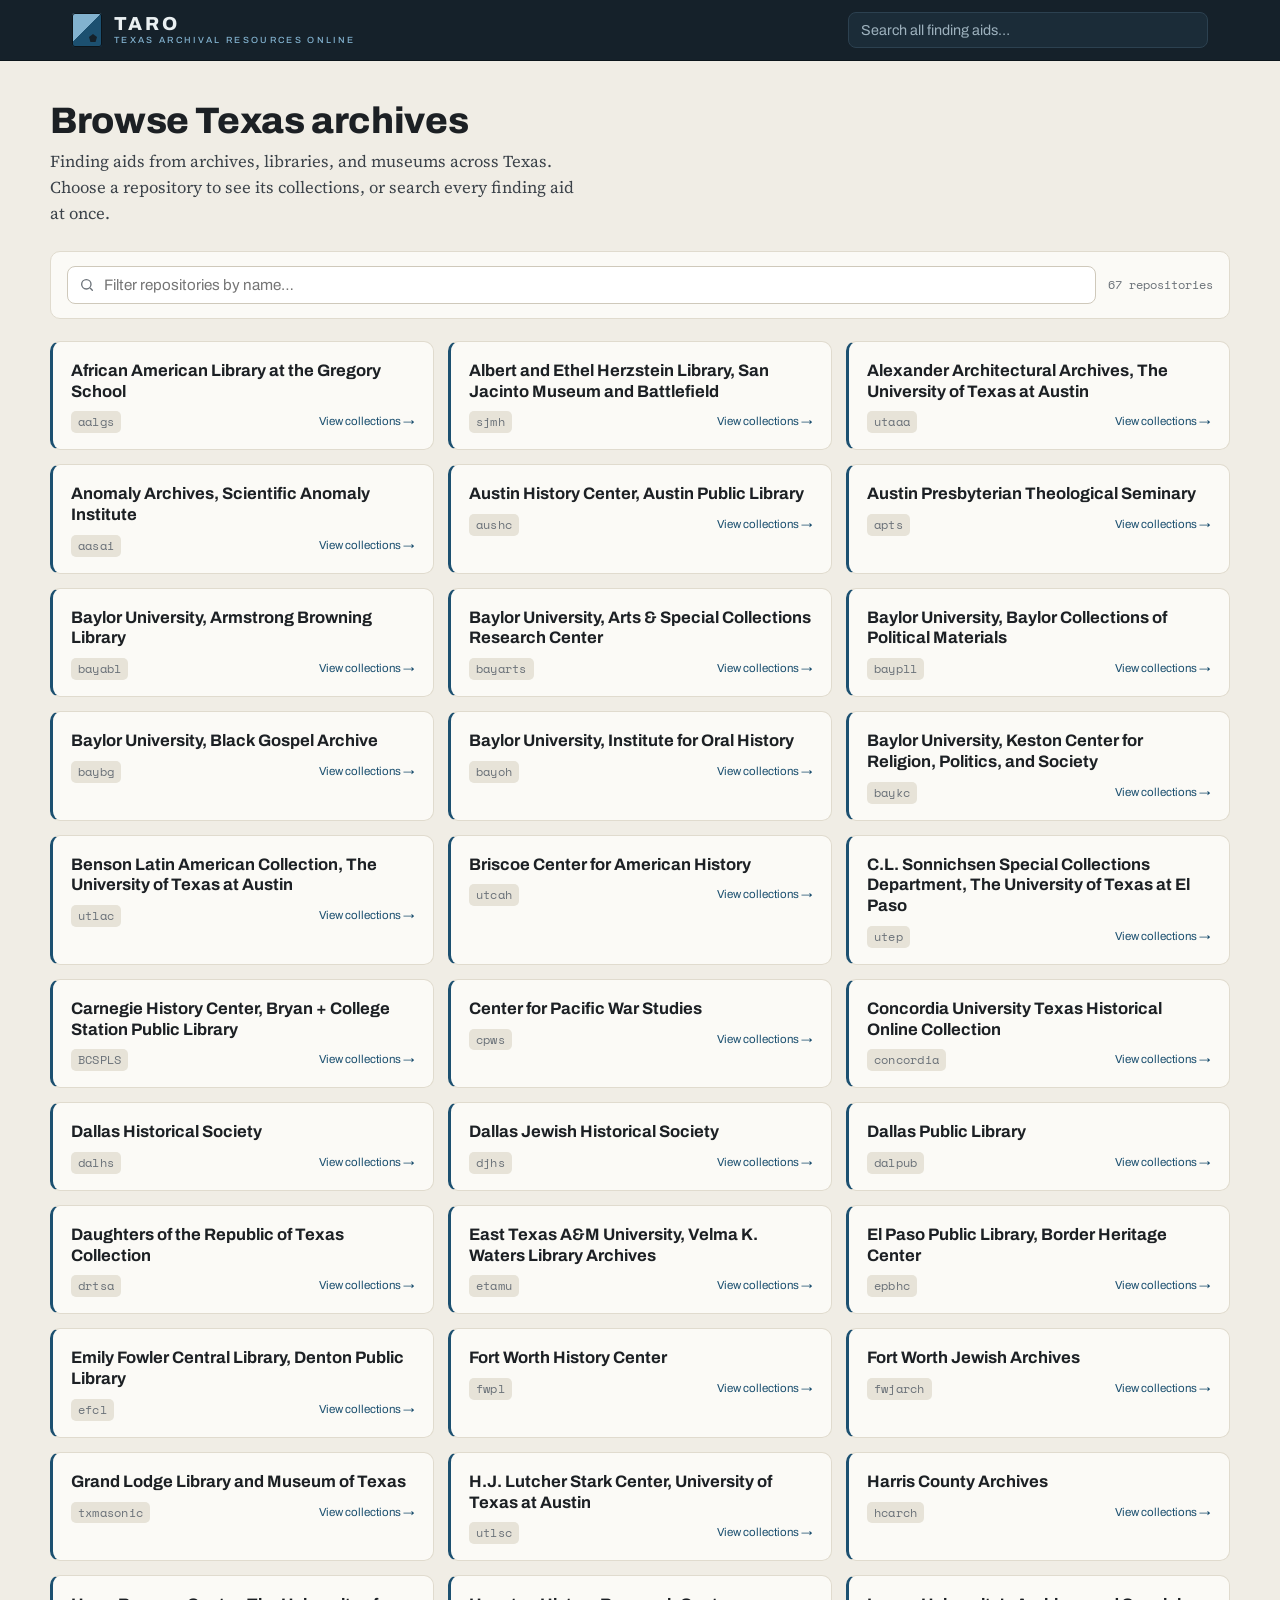
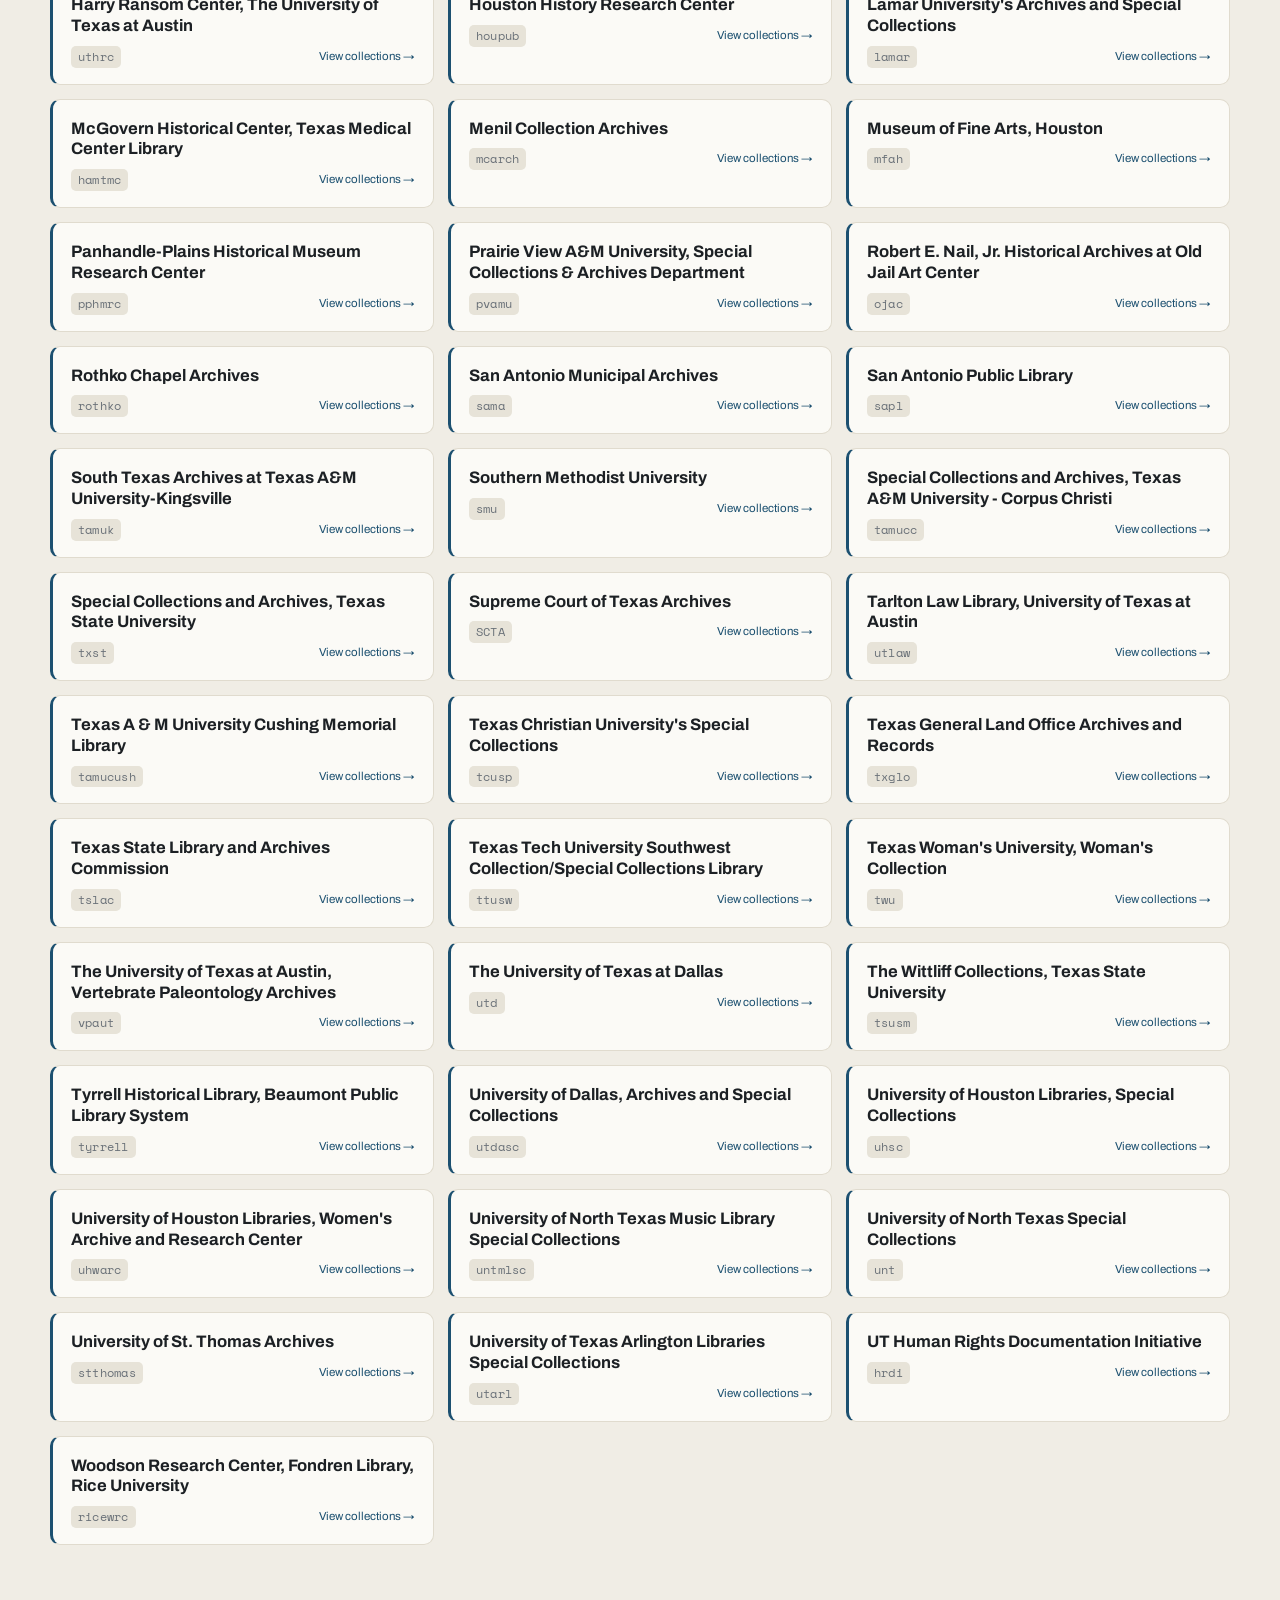
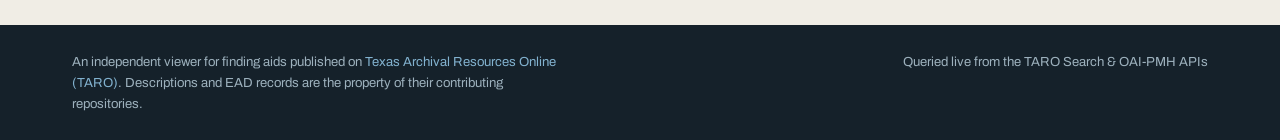
==== index.html @ 9678cdc8 "Add files via upload" ====
<!doctype html>
<html lang="en">
<head>
<meta charset="utf-8" />
<meta name="viewport" content="width=device-width, initial-scale=1" />
<meta name="theme-color" content="#15212A" />
<title>TARO Finding Aids — Repositories</title>
<meta name="description" content="Browse archival repositories and finding aids published on Texas Archival Resources Online (TARO)." />
<link rel="preconnect" href="https://fonts.googleapis.com" />
<link rel="preconnect" href="https://fonts.gstatic.com" crossorigin />
<link href="https://fonts.googleapis.com/css2?family=Archivo:wght@500;700;800&family=Source+Serif+4:ital,opsz,wght@0,8..60,400;0,8..60,600;1,8..60,400&family=Space+Mono:wght@400;700&display=swap" rel="stylesheet" />
<link rel="stylesheet" href="assets/taro.css" />
</head>
<body>
<header class="masthead" data-masthead></header>

<main class="wrap page">
  <div class="pagehead">
    <h1>Browse Texas archives</h1>
    <p class="lede">Finding aids from archives, libraries, and museums across Texas. Choose a repository to see its collections, or search every finding aid at once.</p>
  </div>

  <div class="toolbar">
    <div class="find">
      <svg viewBox="0 0 24 24" fill="none" aria-hidden="true"><circle cx="11" cy="11" r="7" stroke="currentColor" stroke-width="2"/><path d="m20 20-3-3" stroke="currentColor" stroke-width="2" stroke-linecap="round"/></svg>
      <input id="filter" type="search" placeholder="Filter repositories by name…" aria-label="Filter repositories by name" autocomplete="off" />
    </div>
    <span class="ctrl-count" id="repoCount"></span>
  </div>

  <div id="grid" class="grid" aria-live="polite"></div>
  <div id="empty" class="state" hidden><h2>No repositories match that filter</h2><p>Try a different word, or clear the filter.</p></div>
</main>

<footer class="site-foot" data-footer></footer>

<script type="module">
import { loadRepositories, repoHref, esc, debounce, mountMasthead, mountFooter } from "./assets/site.js";

mountMasthead();
mountFooter();

const grid = document.getElementById("grid");
const empty = document.getElementById("empty");
const countEl = document.getElementById("repoCount");
const filter = document.getElementById("filter");
let repos = [];

function card(r){
  return `<a class="repo-card" href="${repoHref(r.slug)}">
    <div class="rname">${esc(r.name)}</div>
    <div class="rmeta"><span class="slug">${esc(r.slug)}</span><span class="arrow" aria-hidden="true">View collections →</span></div>
  </a>`;
}

function render(list){
  grid.innerHTML = list.map(card).join("");
  empty.hidden = list.length > 0;
  countEl.textContent = list.length === repos.length
    ? `${repos.length} repositories`
    : `${list.length} of ${repos.length}`;
}

const applyFilter = debounce(() => {
  const q = filter.value.trim().toLowerCase();
  render(q ? repos.filter(r => r.name.toLowerCase().includes(q) || r.slug.toLowerCase().includes(q)) : repos);
}, 120);
filter.addEventListener("input", applyFilter);

(async () => {
  grid.innerHTML = `<div class="state"><div class="spinner"></div>Loading repositories…</div>`;
  try {
    const { repositories } = await loadRepositories();
    repos = repositories;
    render(repos);
  } catch (e) {
    grid.innerHTML = "";
    empty.hidden = true;
    grid.insertAdjacentHTML("beforeend",
      `<div class="state error"><h2>Couldn’t load the repository list</h2><p>${esc(String(e.message||e))}</p></div>`);
  }
})();
</script>
</body>
</html>
---- assets/taro.css ----
/* ============================================================
   TARO finding-aid viewer — shared styles
   Identity: architectural drafting register / ink-and-ledger.
   Used by index.html (directory) and repository.html (aid list).
   aid.html carries its own viewer styles but reuses these tokens.
   ============================================================ */

:root{
  /* ground + chrome */
  --paper:#F0EDE5;        /* warm drafting paper */
  --paper-2:#E7E3D8;      /* slightly deeper panel */
  --paper-3:#FBFAF6;      /* card face */
  --chrome:#15212A;       /* deep ink-navy masthead/footer */
  --chrome-2:#1B2C38;

  /* ink scale */
  --ink:#1C2024;
  --ink-2:#3C434A;
  --ink-3:#6A7178;
  --ink-on-dark:#EAF0F2;
  --ink-on-dark-2:#9DB1BD;

  /* accent: prussian / architectural blue */
  --accent:#1C5070;
  --accent-2:#16435E;
  --accent-bright:#82B2CF; /* for use on dark */
  --mark:#F3DA9F;          /* search highlight */
  --mark-line:#D9B25E;

  /* lines */
  --rule:#CFC9BB;
  --rule-soft:#E0DBCE;

  /* type */
  --sans:"Archivo","Helvetica Neue",Arial,sans-serif;
  --serif:"Source Serif 4",Georgia,"Times New Roman",serif;
  --mono:"Space Mono",ui-monospace,"SF Mono",Menlo,Consolas,monospace;

  --maxw:1180px;
  --r:10px;
  --mh:64px; /* masthead height; refined at runtime */
}

*{box-sizing:border-box}
html{-webkit-text-size-adjust:100%}
body{
  margin:0; background:var(--paper); color:var(--ink);
  font-family:var(--serif); font-size:17px; line-height:1.55;
  -webkit-font-smoothing:antialiased; text-rendering:optimizeLegibility;
}
a{color:var(--accent); text-decoration:none}
a:hover{text-decoration:underline}
img{max-width:100%}
:focus-visible{outline:2px solid var(--accent); outline-offset:2px; border-radius:3px}
.sr{position:absolute; width:1px; height:1px; padding:0; margin:-1px; overflow:hidden; clip:rect(0 0 0 0); border:0}

/* -------- masthead -------- */
.masthead{
  position:sticky; top:0; z-index:50; background:var(--chrome);
  color:var(--ink-on-dark); border-bottom:1px solid #0c151b;
}
.masthead .bar{
  max-width:var(--maxw); margin:0 auto; padding:12px 22px;
  display:flex; align-items:center; gap:18px;
}
.brand{display:flex; align-items:center; gap:12px; color:var(--ink-on-dark); flex:0 0 auto}
.brand:hover{text-decoration:none}
.brand .mark{
  width:30px; height:34px; flex:0 0 auto; position:relative;
  background:
    linear-gradient(135deg,var(--accent-bright) 0 46%, transparent 46%),
    linear-gradient(var(--accent) 0 0);
  border-radius:3px; box-shadow:inset 0 0 0 1px #0c151b;
}
.brand .mark::after{
  content:""; position:absolute; right:5px; bottom:5px; width:8px; height:8px;
  background:var(--chrome); clip-path:polygon(50% 0,100% 38%,82% 100%,18% 100%,0 38%);
}
.brand .wordmark{display:flex; flex-direction:column; line-height:1}
.brand .wordmark b{font-family:var(--sans); font-weight:800; letter-spacing:.16em; font-size:1.18rem}
.brand .wordmark span{font-family:var(--sans); font-weight:500; letter-spacing:.26em; font-size:.56rem; color:var(--accent-bright); margin-top:3px; text-transform:uppercase}
.masthead .spacer{flex:1 1 auto}
.masthead .top-search{flex:0 1 360px; display:flex; align-items:center; gap:8px}
.masthead .top-search input{
  width:100%; font-family:var(--sans); font-size:.9rem; color:var(--ink-on-dark);
  background:var(--chrome-2); border:1px solid #2c4150; border-radius:8px;
  padding:9px 12px;
}
.masthead .top-search input::placeholder{color:var(--ink-on-dark-2)}
.masthead .top-search input:focus{border-color:var(--accent-bright); outline:none}

/* -------- generic layout -------- */
.wrap{max-width:var(--maxw); margin:0 auto; padding:0 22px}
.page{padding:34px 0 80px}
.crumbs{
  font-family:var(--sans); font-size:.82rem; color:var(--ink-3);
  display:flex; flex-wrap:wrap; gap:8px; align-items:center; margin-bottom:18px;
}
.crumbs a{color:var(--ink-2)}
.crumbs .sep{color:var(--rule)}

.pagehead{margin:6px 0 24px}
.pagehead h1{
  font-family:var(--sans); font-weight:800; letter-spacing:-.01em;
  font-size:clamp(1.6rem,3.4vw,2.3rem); line-height:1.1; margin:0 0 8px; color:var(--ink);
}
.pagehead p.lede{margin:0; color:var(--ink-2); max-width:60ch; font-size:1.04rem}
.pagehead .count{font-family:var(--mono); font-size:.8rem; color:var(--ink-3)}

/* -------- toolbar (search + sort) -------- */
.toolbar{
  display:flex; flex-wrap:wrap; gap:12px; align-items:center;
  margin:0 0 22px; padding:14px 16px; background:var(--paper-3);
  border:1px solid var(--rule-soft); border-radius:var(--r);
}
.toolbar .find{flex:1 1 320px; position:relative; display:flex; align-items:center}
.toolbar .find svg{position:absolute; left:12px; width:16px; height:16px; color:var(--ink-3)}
.toolbar .find input{
  width:100%; font-family:var(--sans); font-size:.95rem; color:var(--ink);
  padding:10px 12px 10px 36px; background:#fff; border:1px solid var(--rule);
  border-radius:8px;
}
.toolbar .find input:focus{border-color:var(--accent); outline:none}
.toolbar label{font-family:var(--sans); font-size:.82rem; color:var(--ink-3); display:flex; gap:8px; align-items:center}
.toolbar select{
  font-family:var(--sans); font-size:.88rem; color:var(--ink); padding:8px 10px;
  background:#fff; border:1px solid var(--rule); border-radius:8px;
}
.toolbar .ctrl-count{font-family:var(--mono); font-size:.76rem; color:var(--ink-3); margin-left:auto}

/* -------- repository directory grid -------- */
.grid{
  display:grid; gap:14px;
  grid-template-columns:repeat(auto-fill,minmax(300px,1fr));
}
.repo-card{
  display:block; background:var(--paper-3); border:1px solid var(--rule-soft);
  border-left:3px solid var(--accent); border-radius:var(--r);
  padding:18px 18px 16px; color:var(--ink); transition:border-color .12s, transform .12s, box-shadow .12s;
}
.repo-card:hover{
  text-decoration:none; border-color:var(--rule); border-left-color:var(--accent-2);
  transform:translateY(-1px); box-shadow:0 6px 18px -12px rgba(21,33,42,.5);
}
.repo-card .rname{font-family:var(--sans); font-weight:700; font-size:1.04rem; line-height:1.25; color:var(--ink)}
.repo-card .rmeta{
  margin-top:10px; display:flex; align-items:center; gap:10px;
  font-family:var(--mono); font-size:.72rem; color:var(--ink-3);
}
.repo-card .slug{background:var(--paper-2); padding:2px 7px; border-radius:5px; letter-spacing:.02em}
.repo-card .arrow{margin-left:auto; color:var(--accent); font-family:var(--sans)}

/* -------- finding-aid list -------- */
.aid-list{display:flex; flex-direction:column; gap:0; border-top:1px solid var(--rule-soft)}
.aid-row{
  display:grid; grid-template-columns:1fr auto; gap:6px 22px; align-items:start;
  padding:18px 4px; border-bottom:1px solid var(--rule-soft);
}
.aid-row:hover{background:var(--paper-3)}
.aid-row .atitle{
  font-family:var(--serif); font-weight:600; font-size:1.12rem; line-height:1.25; margin:0;
}
.aid-row .atitle a{color:var(--ink)}
.aid-row .aabs{margin:6px 0 0; color:var(--ink-2); font-size:.96rem; max-width:78ch;
  display:-webkit-box; -webkit-line-clamp:2; -webkit-box-orient:vertical; overflow:hidden}
.aid-row .ameta{
  margin-top:9px; display:flex; flex-wrap:wrap; gap:7px 10px;
  font-family:var(--mono); font-size:.72rem; color:var(--ink-3); align-items:center;
}
.aid-row .ameta .dates{color:var(--ink-2)}
.aid-row .ameta .pill{background:var(--paper-2); padding:2px 7px; border-radius:5px}
.aid-row .ameta .pill.digi{background:#e7f0e9; color:#2c6b43}
.aid-row .go{
  grid-row:1 / span 3; align-self:center; font-family:var(--sans); font-size:.84rem;
  white-space:nowrap; color:var(--accent); font-weight:600;
}
mark{background:var(--mark); color:inherit; padding:0 .06em; border-radius:2px; box-shadow:inset 0 -1px 0 var(--mark-line)}

/* -------- states -------- */
.state{
  padding:46px 22px; text-align:center; color:var(--ink-2);
  background:var(--paper-3); border:1px dashed var(--rule); border-radius:var(--r);
}
.state h2{font-family:var(--sans); font-weight:700; color:var(--ink); margin:0 0 8px; font-size:1.1rem}
.state.error{border-color:var(--mark-line); background:#fbf4e3}
.spinner{
  width:26px; height:26px; border-radius:50%; margin:0 auto 14px;
  border:3px solid var(--rule); border-top-color:var(--accent); animation:spin .8s linear infinite;
}
@keyframes spin{to{transform:rotate(360deg)}}
.skeleton{height:14px; border-radius:4px; background:linear-gradient(90deg,var(--paper-2),var(--paper-3),var(--paper-2)); background-size:200% 100%; animation:sk 1.2s ease-in-out infinite}
@keyframes sk{to{background-position:-200% 0}}

/* -------- footer -------- */
.site-foot{
  background:var(--chrome); color:var(--ink-on-dark-2);
  font-family:var(--sans); font-size:.82rem; line-height:1.6;
}
.site-foot .wrap{padding:26px 22px; display:flex; flex-wrap:wrap; gap:18px; justify-content:space-between}
.site-foot a{color:var(--accent-bright)}
.site-foot .disclaimer{max-width:62ch}

@media (max-width:720px){
  body{font-size:16px}
  .masthead .top-search{display:none}
  .aid-row{grid-template-columns:1fr}
  .aid-row .go{grid-row:auto; justify-self:start; margin-top:6px}
}
@media (prefers-reduced-motion:reduce){
  *{animation-duration:.001ms !important; transition-duration:.001ms !important}
}
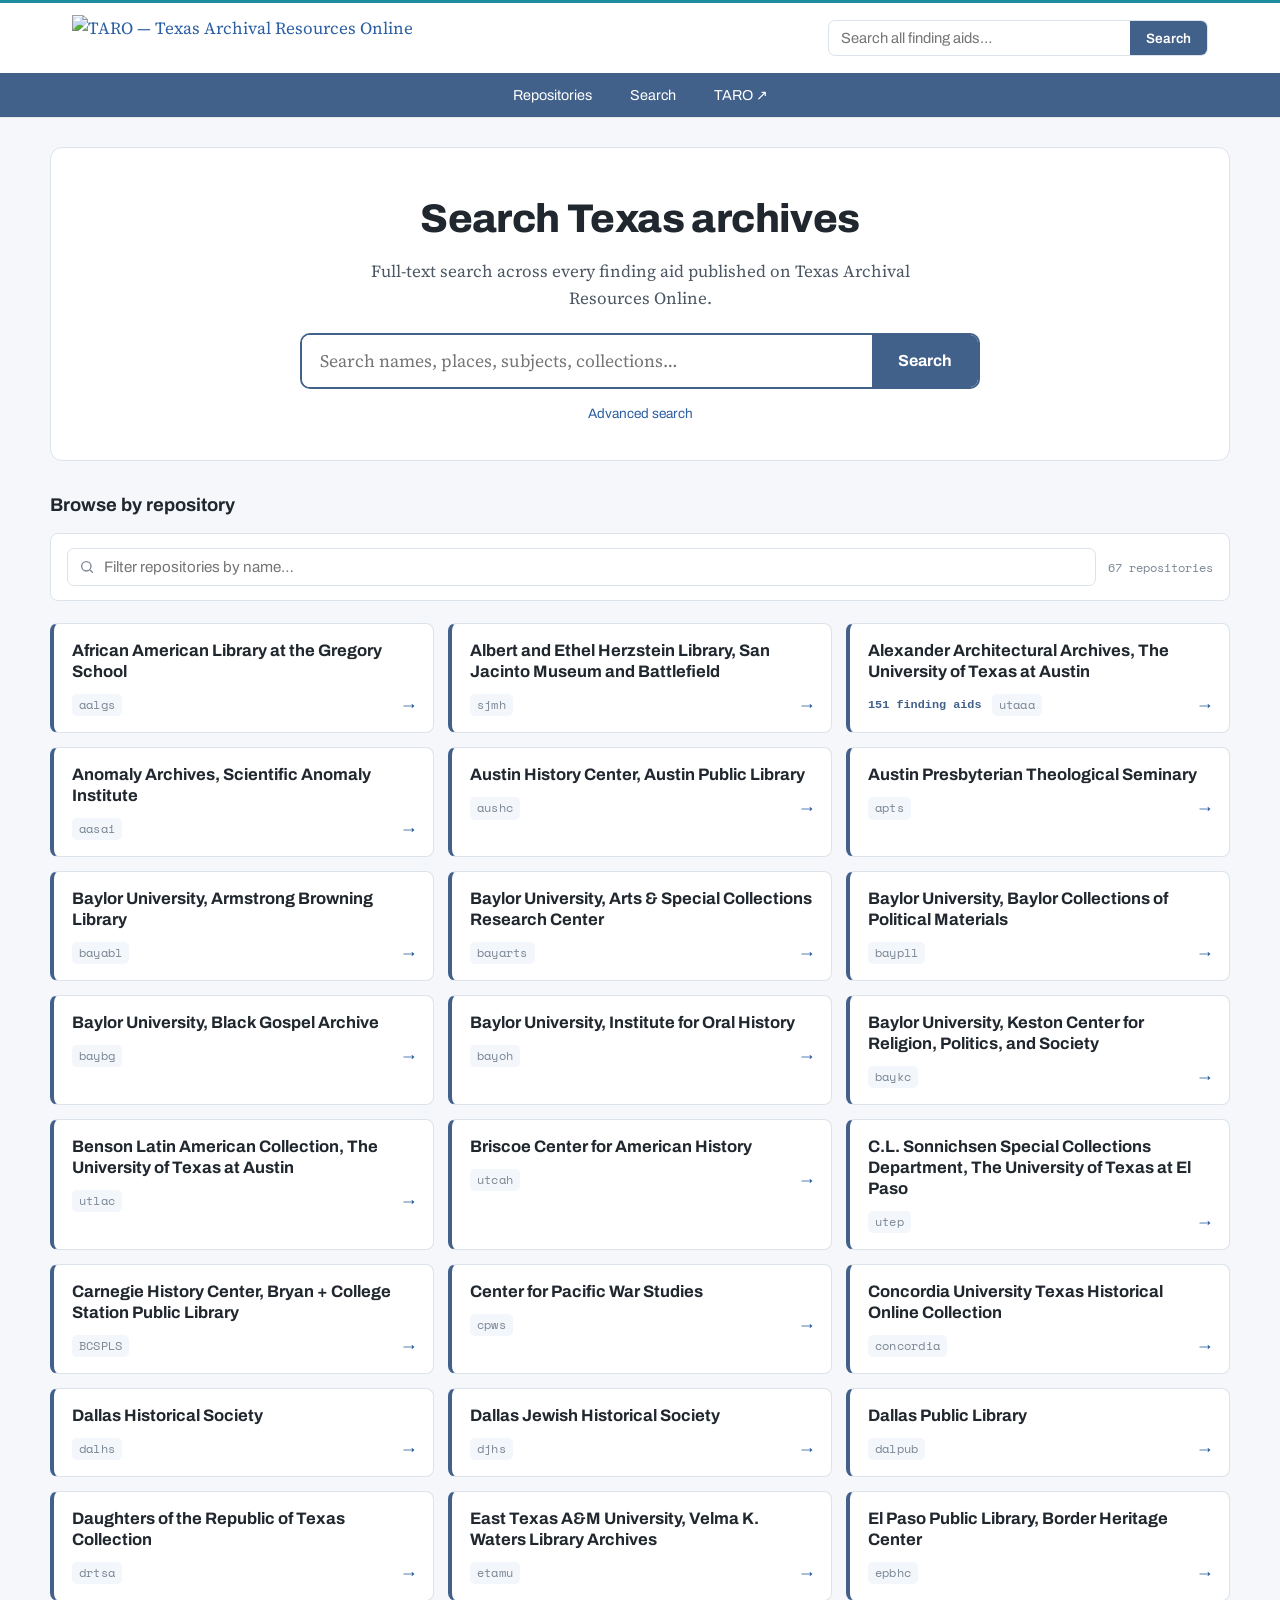
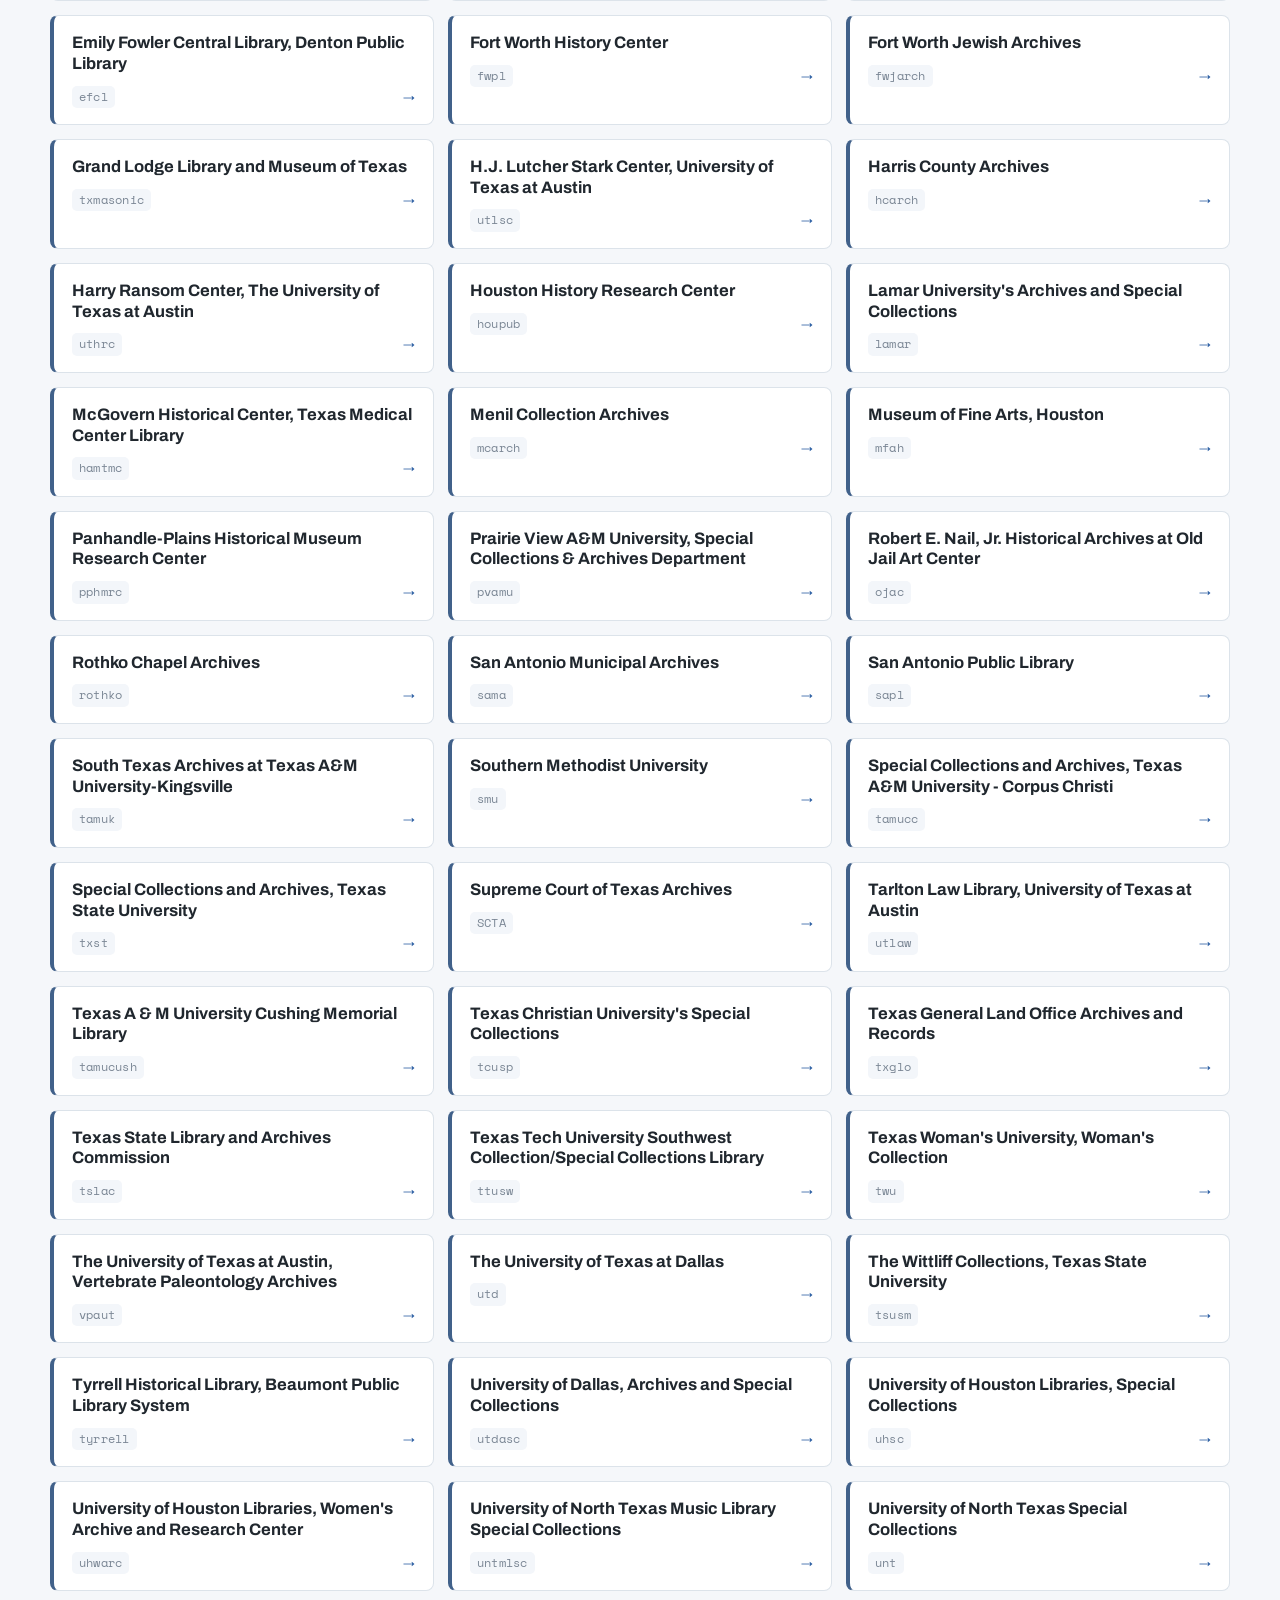
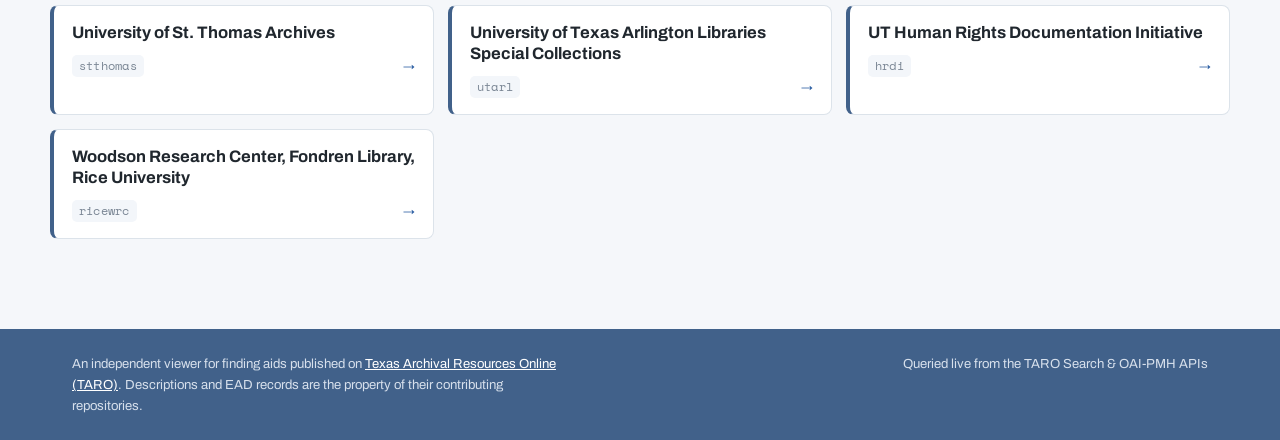
==== commit 2854cc18: "Add files via upload" ====
--- a/index.html
+++ b/index.html
@@ -3,9 +3,9 @@
 <head>
 <meta charset="utf-8" />
 <meta name="viewport" content="width=device-width, initial-scale=1" />
-<meta name="theme-color" content="#15212A" />
-<title>TARO Finding Aids — Repositories</title>
-<meta name="description" content="Browse archival repositories and finding aids published on Texas Archival Resources Online (TARO)." />
+<meta name="theme-color" content="#41618A" />
+<title>TARO Finding Aids — Browse Texas Archives</title>
+<meta name="description" content="Search and browse archival finding aids from repositories across Texas, via Texas Archival Resources Online (TARO)." />
 <link rel="preconnect" href="https://fonts.googleapis.com" />
 <link rel="preconnect" href="https://fonts.gstatic.com" crossorigin />
 <link href="https://fonts.googleapis.com/css2?family=Archivo:wght@500;700;800&family=Source+Serif+4:ital,opsz,wght@0,8..60,400;0,8..60,600;1,8..60,400&family=Space+Mono:wght@400;700&display=swap" rel="stylesheet" />
@@ -15,15 +15,21 @@
 <header class="masthead" data-masthead></header>
 
 <main class="wrap page">
-  <div class="pagehead">
-    <h1>Browse Texas archives</h1>
-    <p class="lede">Finding aids from archives, libraries, and museums across Texas. Choose a repository to see its collections, or search every finding aid at once.</p>
-  </div>
+  <section class="hero">
+    <h1>Search Texas archives</h1>
+    <p>Full-text search across every finding aid published on Texas Archival Resources Online.</p>
+    <form class="hero-search" role="search" id="heroForm">
+      <input id="heroQ" type="search" placeholder="Search names, places, subjects, collections&#8230;" aria-label="Search all finding aids" autocomplete="off" />
+      <button type="submit">Search</button>
+    </form>
+    <p class="hint"><a href="search.html">Advanced search</a></p>
+  </section>
 
+  <h2 class="section-label">Browse by repository</h2>
   <div class="toolbar">
     <div class="find">
       <svg viewBox="0 0 24 24" fill="none" aria-hidden="true"><circle cx="11" cy="11" r="7" stroke="currentColor" stroke-width="2"/><path d="m20 20-3-3" stroke="currentColor" stroke-width="2" stroke-linecap="round"/></svg>
-      <input id="filter" type="search" placeholder="Filter repositories by name…" aria-label="Filter repositories by name" autocomplete="off" />
+      <input id="filter" type="search" placeholder="Filter repositories by name&#8230;" aria-label="Filter repositories by name" autocomplete="off" />
     </div>
     <span class="ctrl-count" id="repoCount"></span>
   </div>
@@ -40,6 +46,13 @@
 mountMasthead();
 mountFooter();
 
+// hero search -> global search page
+document.getElementById("heroForm").addEventListener("submit", (e) => {
+  e.preventDefault();
+  const q = document.getElementById("heroQ").value.trim();
+  if (q) location.href = `search.html?q=${encodeURIComponent(q)}`;
+});
+
 const grid = document.getElementById("grid");
 const empty = document.getElementById("empty");
 const countEl = document.getElementById("repoCount");
@@ -47,28 +60,28 @@
 let repos = [];
 
 function card(r){
+  const meta = Number.isFinite(r.count)
+    ? `<span class="rcount">${r.count.toLocaleString()} finding aid${r.count===1?"":"s"}</span><span class="slug">${esc(r.slug)}</span>`
+    : `<span class="slug">${esc(r.slug)}</span>`;
   return `<a class="repo-card" href="${repoHref(r.slug)}">
     <div class="rname">${esc(r.name)}</div>
-    <div class="rmeta"><span class="slug">${esc(r.slug)}</span><span class="arrow" aria-hidden="true">View collections →</span></div>
+    <div class="rmeta">${meta}<span class="arrow" aria-hidden="true">&#8594;</span></div>
   </a>`;
 }
 
 function render(list){
   grid.innerHTML = list.map(card).join("");
   empty.hidden = list.length > 0;
-  countEl.textContent = list.length === repos.length
-    ? `${repos.length} repositories`
-    : `${list.length} of ${repos.length}`;
+  countEl.textContent = list.length === repos.length ? `${repos.length} repositories` : `${list.length} of ${repos.length}`;
 }
 
-const applyFilter = debounce(() => {
+filter.addEventListener("input", debounce(() => {
   const q = filter.value.trim().toLowerCase();
   render(q ? repos.filter(r => r.name.toLowerCase().includes(q) || r.slug.toLowerCase().includes(q)) : repos);
-}, 120);
-filter.addEventListener("input", applyFilter);
+}, 120));
 
 (async () => {
-  grid.innerHTML = `<div class="state"><div class="spinner"></div>Loading repositories…</div>`;
+  grid.innerHTML = `<div class="state"><div class="spinner"></div>Loading repositories&#8230;</div>`;
   try {
     const { repositories } = await loadRepositories();
     repos = repositories;
@@ -76,8 +89,7 @@
   } catch (e) {
     grid.innerHTML = "";
     empty.hidden = true;
-    grid.insertAdjacentHTML("beforeend",
-      `<div class="state error"><h2>Couldn’t load the repository list</h2><p>${esc(String(e.message||e))}</p></div>`);
+    grid.insertAdjacentHTML("beforeend", `<div class="state error"><h2>Couldn’t load the repository list</h2><p>${esc(String(e.message||e))}</p></div>`);
   }
 })();
 </script>
--- a/assets/taro.css
+++ b/assets/taro.css
@@ -1,210 +1,145 @@
 /* ============================================================
    TARO finding-aid viewer — shared styles
-   Identity: architectural drafting register / ink-and-ledger.
-   Used by index.html (directory) and repository.html (aid list).
-   aid.html carries its own viewer styles but reuses these tokens.
+   Palette and chrome mirror the current TARO site (steel-blue
+   masthead/section bars, blue links, white content) so this reads
+   as an improvement to TARO's existing design.
+   Used by index.html, repository.html, search.html.
+   aid.html keeps its own copy of these tokens.
    ============================================================ */
 
 :root{
-  /* ground + chrome */
-  --paper:#F0EDE5;        /* warm drafting paper */
-  --paper-2:#E7E3D8;      /* slightly deeper panel */
-  --paper-3:#FBFAF6;      /* card face */
-  --chrome:#15212A;       /* deep ink-navy masthead/footer */
-  --chrome-2:#1B2C38;
+  --taro-blue:#41618A;       /* steel blue: nav, bars, buttons */
+  --taro-blue-dark:#35527A;
+  --taro-teal:#1C8C9E;       /* top accent strip */
+  --link:#2C5FA3;            /* body links */
+  --link-2:#1E4880;
 
-  /* ink scale */
-  --ink:#1C2024;
-  --ink-2:#3C434A;
-  --ink-3:#6A7178;
-  --ink-on-dark:#EAF0F2;
-  --ink-on-dark-2:#9DB1BD;
-
-  /* accent: prussian / architectural blue */
-  --accent:#1C5070;
-  --accent-2:#16435E;
-  --accent-bright:#82B2CF; /* for use on dark */
-  --mark:#F3DA9F;          /* search highlight */
+  --page:#F5F7FA;            /* app background */
+  --paper:#FFFFFF;           /* cards / content */
+  --panel:#F3F6FA;
+  --ink:#20272E;
+  --ink-2:#4C5763;
+  --ink-3:#7A8694;
+  --rule:#DCE3EA;
+  --rule-soft:#E9EEF3;
+  --mark:#FCE9A6;
   --mark-line:#D9B25E;
 
-  /* lines */
-  --rule:#CFC9BB;
-  --rule-soft:#E0DBCE;
-
-  /* type */
   --sans:"Archivo","Helvetica Neue",Arial,sans-serif;
   --serif:"Source Serif 4",Georgia,"Times New Roman",serif;
   --mono:"Space Mono",ui-monospace,"SF Mono",Menlo,Consolas,monospace;
 
   --maxw:1180px;
-  --r:10px;
-  --mh:64px; /* masthead height; refined at runtime */
+  --r:8px;
 }
 
 *{box-sizing:border-box}
 html{-webkit-text-size-adjust:100%}
 body{
-  margin:0; background:var(--paper); color:var(--ink);
+  margin:0; background:var(--page); color:var(--ink);
   font-family:var(--serif); font-size:17px; line-height:1.55;
   -webkit-font-smoothing:antialiased; text-rendering:optimizeLegibility;
 }
-a{color:var(--accent); text-decoration:none}
+a{color:var(--link); text-decoration:none}
 a:hover{text-decoration:underline}
 img{max-width:100%}
-:focus-visible{outline:2px solid var(--accent); outline-offset:2px; border-radius:3px}
-.sr{position:absolute; width:1px; height:1px; padding:0; margin:-1px; overflow:hidden; clip:rect(0 0 0 0); border:0}
+:focus-visible{outline:2px solid var(--link); outline-offset:2px; border-radius:3px}
+.sr{position:absolute;width:1px;height:1px;padding:0;margin:-1px;overflow:hidden;clip:rect(0 0 0 0);border:0}
 
-/* -------- masthead -------- */
-.masthead{
-  position:sticky; top:0; z-index:50; background:var(--chrome);
-  color:var(--ink-on-dark); border-bottom:1px solid #0c151b;
-}
-.masthead .bar{
-  max-width:var(--maxw); margin:0 auto; padding:12px 22px;
-  display:flex; align-items:center; gap:18px;
-}
-.brand{display:flex; align-items:center; gap:12px; color:var(--ink-on-dark); flex:0 0 auto}
-.brand:hover{text-decoration:none}
-.brand .mark{
-  width:30px; height:34px; flex:0 0 auto; position:relative;
-  background:
-    linear-gradient(135deg,var(--accent-bright) 0 46%, transparent 46%),
-    linear-gradient(var(--accent) 0 0);
-  border-radius:3px; box-shadow:inset 0 0 0 1px #0c151b;
-}
-.brand .mark::after{
-  content:""; position:absolute; right:5px; bottom:5px; width:8px; height:8px;
-  background:var(--chrome); clip-path:polygon(50% 0,100% 38%,82% 100%,18% 100%,0 38%);
-}
-.brand .wordmark{display:flex; flex-direction:column; line-height:1}
-.brand .wordmark b{font-family:var(--sans); font-weight:800; letter-spacing:.16em; font-size:1.18rem}
-.brand .wordmark span{font-family:var(--sans); font-weight:500; letter-spacing:.26em; font-size:.56rem; color:var(--accent-bright); margin-top:3px; text-transform:uppercase}
-.masthead .spacer{flex:1 1 auto}
-.masthead .top-search{flex:0 1 360px; display:flex; align-items:center; gap:8px}
-.masthead .top-search input{
-  width:100%; font-family:var(--sans); font-size:.9rem; color:var(--ink-on-dark);
-  background:var(--chrome-2); border:1px solid #2c4150; border-radius:8px;
-  padding:9px 12px;
-}
-.masthead .top-search input::placeholder{color:var(--ink-on-dark-2)}
-.masthead .top-search input:focus{border-color:var(--accent-bright); outline:none}
+/* -------- masthead: white brand bar + slate nav (TARO style) -------- */
+.masthead{position:sticky; top:0; z-index:50; background:#fff; border-top:3px solid var(--taro-teal); box-shadow:0 1px 0 rgba(0,0,0,.06)}
+.mast-top{max-width:var(--maxw); margin:0 auto; padding:12px 22px; display:flex; align-items:center; gap:20px}
+.mast-brand{flex:0 0 auto; display:block}
+.mast-brand:hover{text-decoration:none}
+.mast-logo{height:46px; width:auto; display:block}
+.mast-top .spacer{flex:1 1 auto}
+.mast-search{flex:0 1 380px; display:flex; gap:0; border:1px solid var(--rule); border-radius:7px; overflow:hidden; background:#fff}
+.mast-search input{flex:1; min-width:0; font-family:var(--sans); font-size:.92rem; color:var(--ink); border:0; padding:9px 12px; background:transparent}
+.mast-search input:focus{outline:none}
+.mast-search button{flex:0 0 auto; font-family:var(--sans); font-size:.85rem; font-weight:600; color:#fff; background:var(--taro-blue); border:0; padding:0 16px; cursor:pointer}
+.mast-search button:hover{background:var(--taro-blue-dark)}
+.mast-nav{background:var(--taro-blue)}
+.mast-nav-in{max-width:var(--maxw); margin:0 auto; padding:0 22px; display:flex; gap:6px; justify-content:center}
+.mast-nav-in a{font-family:var(--sans); font-size:.9rem; color:#fff; padding:11px 16px; display:inline-block}
+.mast-nav-in a:hover{background:var(--taro-blue-dark); text-decoration:none}
 
-/* -------- generic layout -------- */
+/* -------- layout -------- */
 .wrap{max-width:var(--maxw); margin:0 auto; padding:0 22px}
-.page{padding:34px 0 80px}
-.crumbs{
-  font-family:var(--sans); font-size:.82rem; color:var(--ink-3);
-  display:flex; flex-wrap:wrap; gap:8px; align-items:center; margin-bottom:18px;
-}
-.crumbs a{color:var(--ink-2)}
+.page{padding:30px 0 80px}
+.crumbs{font-family:var(--sans); font-size:.82rem; color:var(--ink-3); display:flex; flex-wrap:wrap; gap:8px; align-items:center; margin-bottom:18px}
+.crumbs a{color:var(--link)}
 .crumbs .sep{color:var(--rule)}
 
-.pagehead{margin:6px 0 24px}
-.pagehead h1{
-  font-family:var(--sans); font-weight:800; letter-spacing:-.01em;
-  font-size:clamp(1.6rem,3.4vw,2.3rem); line-height:1.1; margin:0 0 8px; color:var(--ink);
-}
-.pagehead p.lede{margin:0; color:var(--ink-2); max-width:60ch; font-size:1.04rem}
+.pagehead{margin:6px 0 22px}
+.pagehead h1{font-family:var(--sans); font-weight:800; letter-spacing:-.01em; font-size:clamp(1.6rem,3.4vw,2.25rem); line-height:1.12; margin:0 0 8px; color:var(--ink)}
+.pagehead p.lede{margin:0; color:var(--ink-2); max-width:62ch; font-size:1.04rem}
 .pagehead .count{font-family:var(--mono); font-size:.8rem; color:var(--ink-3)}
 
+/* -------- front-page hero search (primary action) -------- */
+.hero{background:#fff; border:1px solid var(--rule); border-radius:12px; padding:40px 24px 36px; text-align:center; margin-bottom:30px}
+.hero h1{font-family:var(--sans); font-weight:800; letter-spacing:-.015em; font-size:clamp(1.8rem,4vw,2.5rem); margin:0 0 8px; color:var(--ink)}
+.hero p{margin:0 auto; color:var(--ink-2); max-width:60ch; font-size:1.06rem}
+.hero-search{display:flex; max-width:680px; margin:22px auto 0; border:2px solid var(--taro-blue); border-radius:10px; overflow:hidden}
+.hero-search input{flex:1; min-width:0; font-family:var(--serif); font-size:1.1rem; color:var(--ink); border:0; padding:14px 18px}
+.hero-search input:focus{outline:none}
+.hero-search button{flex:0 0 auto; font-family:var(--sans); font-size:1rem; font-weight:700; color:#fff; background:var(--taro-blue); border:0; padding:0 26px; cursor:pointer}
+.hero-search button:hover{background:var(--taro-blue-dark)}
+.hero .hint{margin-top:14px; font-family:var(--sans); font-size:.85rem}
+
+.section-label{font-family:var(--sans); font-weight:700; font-size:1.15rem; color:var(--ink); margin:0 0 14px}
+
 /* -------- toolbar (search + sort) -------- */
-.toolbar{
-  display:flex; flex-wrap:wrap; gap:12px; align-items:center;
-  margin:0 0 22px; padding:14px 16px; background:var(--paper-3);
-  border:1px solid var(--rule-soft); border-radius:var(--r);
-}
+.toolbar{display:flex; flex-wrap:wrap; gap:12px; align-items:center; margin:0 0 22px; padding:14px 16px; background:#fff; border:1px solid var(--rule); border-radius:var(--r)}
 .toolbar .find{flex:1 1 320px; position:relative; display:flex; align-items:center}
 .toolbar .find svg{position:absolute; left:12px; width:16px; height:16px; color:var(--ink-3)}
-.toolbar .find input{
-  width:100%; font-family:var(--sans); font-size:.95rem; color:var(--ink);
-  padding:10px 12px 10px 36px; background:#fff; border:1px solid var(--rule);
-  border-radius:8px;
-}
-.toolbar .find input:focus{border-color:var(--accent); outline:none}
+.toolbar .find input{width:100%; font-family:var(--sans); font-size:.95rem; color:var(--ink); padding:10px 12px 10px 36px; background:#fff; border:1px solid var(--rule); border-radius:7px}
+.toolbar .find input:focus{border-color:var(--taro-blue); outline:none}
 .toolbar label{font-family:var(--sans); font-size:.82rem; color:var(--ink-3); display:flex; gap:8px; align-items:center}
-.toolbar select{
-  font-family:var(--sans); font-size:.88rem; color:var(--ink); padding:8px 10px;
-  background:#fff; border:1px solid var(--rule); border-radius:8px;
-}
+.toolbar select{font-family:var(--sans); font-size:.88rem; color:var(--ink); padding:8px 10px; background:#fff; border:1px solid var(--rule); border-radius:7px}
 .toolbar .ctrl-count{font-family:var(--mono); font-size:.76rem; color:var(--ink-3); margin-left:auto}
 
 /* -------- repository directory grid -------- */
-.grid{
-  display:grid; gap:14px;
-  grid-template-columns:repeat(auto-fill,minmax(300px,1fr));
-}
-.repo-card{
-  display:block; background:var(--paper-3); border:1px solid var(--rule-soft);
-  border-left:3px solid var(--accent); border-radius:var(--r);
-  padding:18px 18px 16px; color:var(--ink); transition:border-color .12s, transform .12s, box-shadow .12s;
-}
-.repo-card:hover{
-  text-decoration:none; border-color:var(--rule); border-left-color:var(--accent-2);
-  transform:translateY(-1px); box-shadow:0 6px 18px -12px rgba(21,33,42,.5);
-}
+.grid{display:grid; gap:14px; grid-template-columns:repeat(auto-fill,minmax(300px,1fr))}
+.repo-card{display:flex; flex-direction:column; background:#fff; border:1px solid var(--rule); border-left:4px solid var(--taro-blue); border-radius:var(--r); padding:16px 18px; color:var(--ink); transition:border-color .12s, box-shadow .12s, transform .12s}
+.repo-card:hover{text-decoration:none; border-left-color:var(--taro-blue-dark); box-shadow:0 6px 18px -12px rgba(32,55,90,.4); transform:translateY(-1px)}
 .repo-card .rname{font-family:var(--sans); font-weight:700; font-size:1.04rem; line-height:1.25; color:var(--ink)}
-.repo-card .rmeta{
-  margin-top:10px; display:flex; align-items:center; gap:10px;
-  font-family:var(--mono); font-size:.72rem; color:var(--ink-3);
-}
-.repo-card .slug{background:var(--paper-2); padding:2px 7px; border-radius:5px; letter-spacing:.02em}
-.repo-card .arrow{margin-left:auto; color:var(--accent); font-family:var(--sans)}
+.repo-card .rmeta{margin-top:12px; display:flex; align-items:center; gap:10px; font-family:var(--mono); font-size:.74rem; color:var(--ink-3)}
+.repo-card .rcount{color:var(--taro-blue); font-weight:700}
+.repo-card .slug{background:var(--panel); padding:2px 7px; border-radius:5px; letter-spacing:.02em}
+.repo-card .arrow{margin-left:auto; color:var(--link); font-family:var(--sans)}
 
-/* -------- finding-aid list -------- */
-.aid-list{display:flex; flex-direction:column; gap:0; border-top:1px solid var(--rule-soft)}
-.aid-row{
-  display:grid; grid-template-columns:1fr auto; gap:6px 22px; align-items:start;
-  padding:18px 4px; border-bottom:1px solid var(--rule-soft);
-}
-.aid-row:hover{background:var(--paper-3)}
-.aid-row .atitle{
-  font-family:var(--serif); font-weight:600; font-size:1.12rem; line-height:1.25; margin:0;
-}
-.aid-row .atitle a{color:var(--ink)}
-.aid-row .aabs{margin:6px 0 0; color:var(--ink-2); font-size:.96rem; max-width:78ch;
-  display:-webkit-box; -webkit-line-clamp:2; -webkit-box-orient:vertical; overflow:hidden}
-.aid-row .ameta{
-  margin-top:9px; display:flex; flex-wrap:wrap; gap:7px 10px;
-  font-family:var(--mono); font-size:.72rem; color:var(--ink-3); align-items:center;
-}
+/* -------- finding-aid list (consistent left alignment) -------- */
+.aid-list{display:flex; flex-direction:column; border-top:1px solid var(--rule-soft)}
+.aid-row{padding:18px 2px; border-bottom:1px solid var(--rule-soft)}
+.aid-row:hover{background:#fff}
+.aid-row .atitle{font-family:var(--serif); font-weight:600; font-size:1.14rem; line-height:1.3; margin:0}
+.aid-row .atitle a{color:var(--link)}
+.aid-row .aabs{margin:6px 0 0; color:var(--ink-2); font-size:.96rem; max-width:82ch; display:-webkit-box; -webkit-line-clamp:2; -webkit-box-orient:vertical; overflow:hidden}
+.aid-row .ameta{margin-top:9px; display:flex; flex-wrap:wrap; gap:7px 10px; font-family:var(--mono); font-size:.72rem; color:var(--ink-3); align-items:center}
 .aid-row .ameta .dates{color:var(--ink-2)}
-.aid-row .ameta .pill{background:var(--paper-2); padding:2px 7px; border-radius:5px}
+.aid-row .ameta .pill{background:var(--panel); padding:2px 7px; border-radius:5px}
+.aid-row .ameta .pill.repo{background:#eef3fa; color:var(--taro-blue-dark)}
 .aid-row .ameta .pill.digi{background:#e7f0e9; color:#2c6b43}
-.aid-row .go{
-  grid-row:1 / span 3; align-self:center; font-family:var(--sans); font-size:.84rem;
-  white-space:nowrap; color:var(--accent); font-weight:600;
-}
+.aid-row .open{margin-top:9px; font-family:var(--sans); font-size:.82rem; font-weight:600; color:var(--link); display:inline-block}
 mark{background:var(--mark); color:inherit; padding:0 .06em; border-radius:2px; box-shadow:inset 0 -1px 0 var(--mark-line)}
 
 /* -------- states -------- */
-.state{
-  padding:46px 22px; text-align:center; color:var(--ink-2);
-  background:var(--paper-3); border:1px dashed var(--rule); border-radius:var(--r);
-}
+.state{padding:42px 22px; text-align:center; color:var(--ink-2); background:#fff; border:1px dashed var(--rule); border-radius:var(--r)}
 .state h2{font-family:var(--sans); font-weight:700; color:var(--ink); margin:0 0 8px; font-size:1.1rem}
 .state.error{border-color:var(--mark-line); background:#fbf4e3}
-.spinner{
-  width:26px; height:26px; border-radius:50%; margin:0 auto 14px;
-  border:3px solid var(--rule); border-top-color:var(--accent); animation:spin .8s linear infinite;
-}
+.spinner{width:26px; height:26px; border-radius:50%; margin:0 auto 14px; border:3px solid var(--rule); border-top-color:var(--taro-blue); animation:spin .8s linear infinite}
 @keyframes spin{to{transform:rotate(360deg)}}
-.skeleton{height:14px; border-radius:4px; background:linear-gradient(90deg,var(--paper-2),var(--paper-3),var(--paper-2)); background-size:200% 100%; animation:sk 1.2s ease-in-out infinite}
-@keyframes sk{to{background-position:-200% 0}}
 
 /* -------- footer -------- */
-.site-foot{
-  background:var(--chrome); color:var(--ink-on-dark-2);
-  font-family:var(--sans); font-size:.82rem; line-height:1.6;
-}
-.site-foot .wrap{padding:26px 22px; display:flex; flex-wrap:wrap; gap:18px; justify-content:space-between}
-.site-foot a{color:var(--accent-bright)}
+.site-foot{background:var(--taro-blue); color:#d7e0ec; font-family:var(--sans); font-size:.82rem; line-height:1.6; margin-top:10px}
+.site-foot .wrap{padding:24px 22px; display:flex; flex-wrap:wrap; gap:16px; justify-content:space-between}
+.site-foot a{color:#fff; text-decoration:underline}
 .site-foot .disclaimer{max-width:62ch}
 
 @media (max-width:720px){
   body{font-size:16px}
-  .masthead .top-search{display:none}
-  .aid-row{grid-template-columns:1fr}
-  .aid-row .go{grid-row:auto; justify-self:start; margin-top:6px}
+  .mast-search{flex-basis:200px}
+  .mast-logo{height:38px}
 }
 @media (prefers-reduced-motion:reduce){
   *{animation-duration:.001ms !important; transition-duration:.001ms !important}
